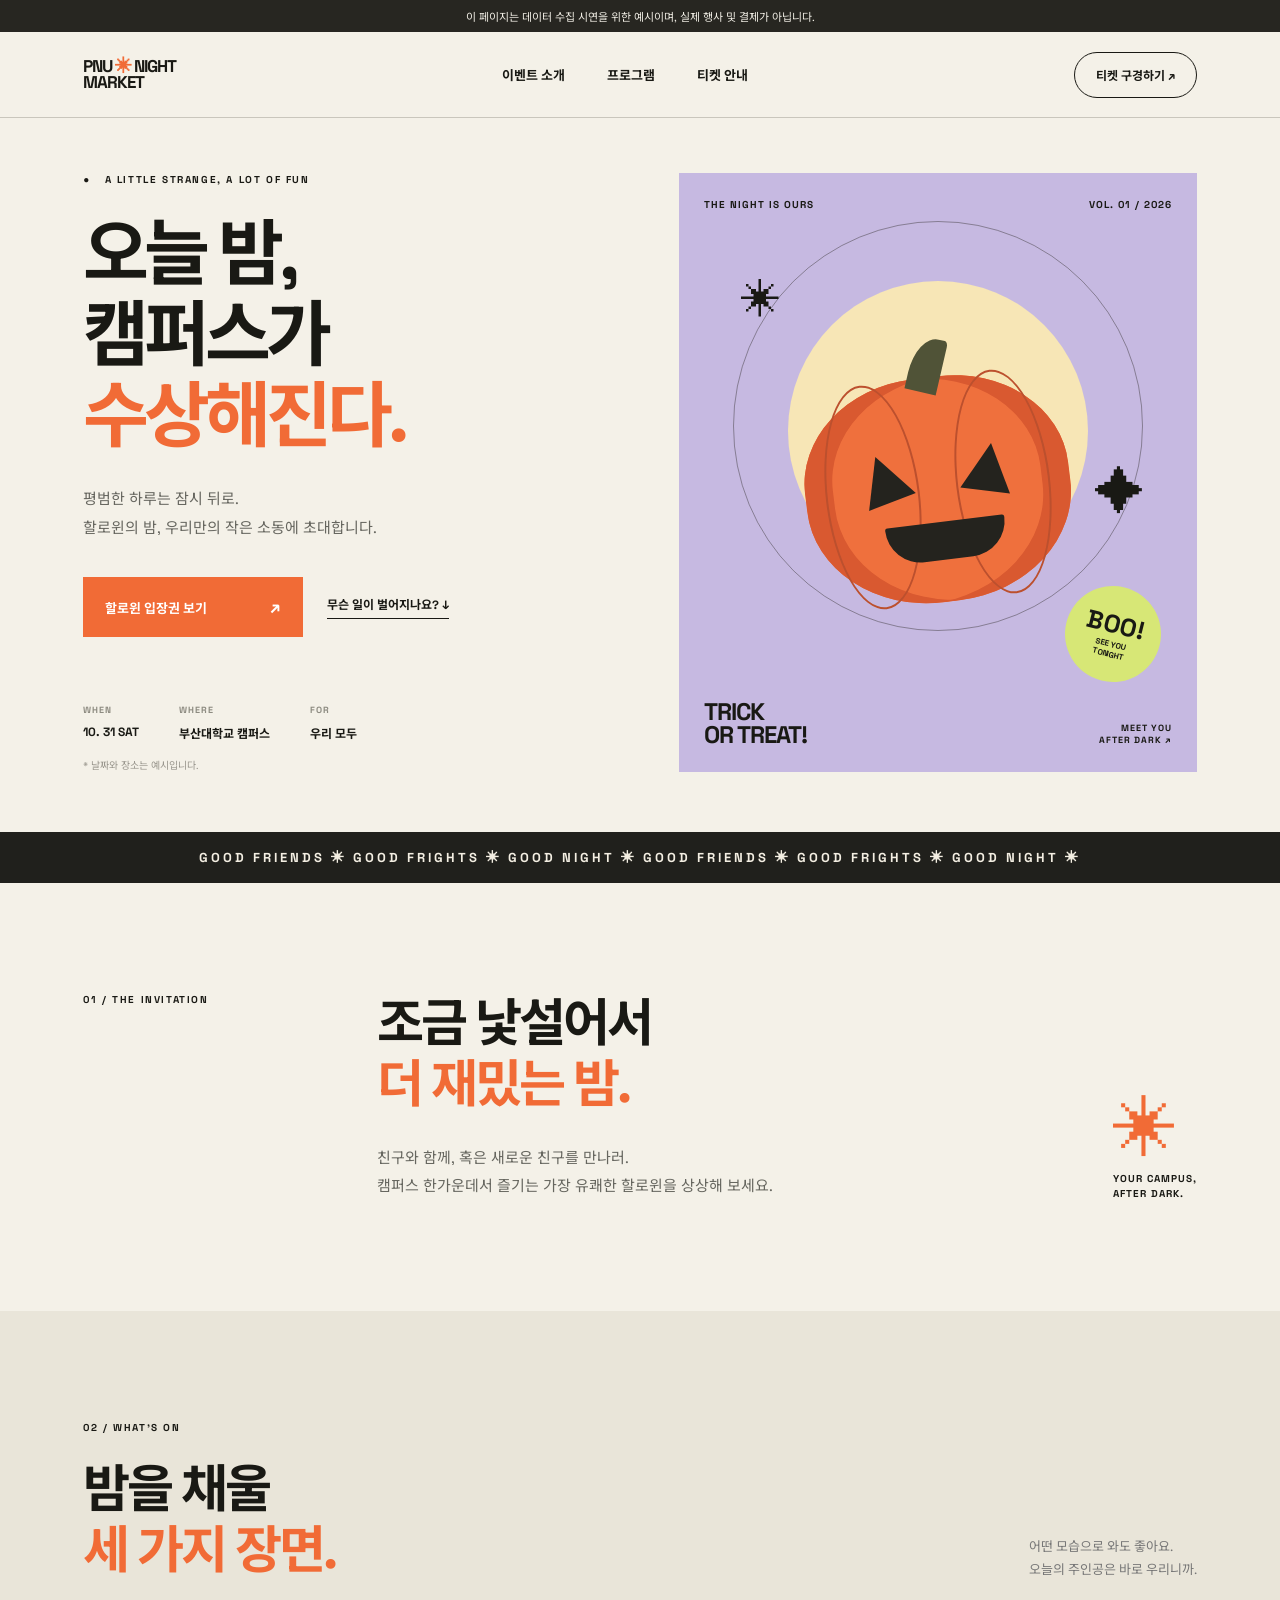
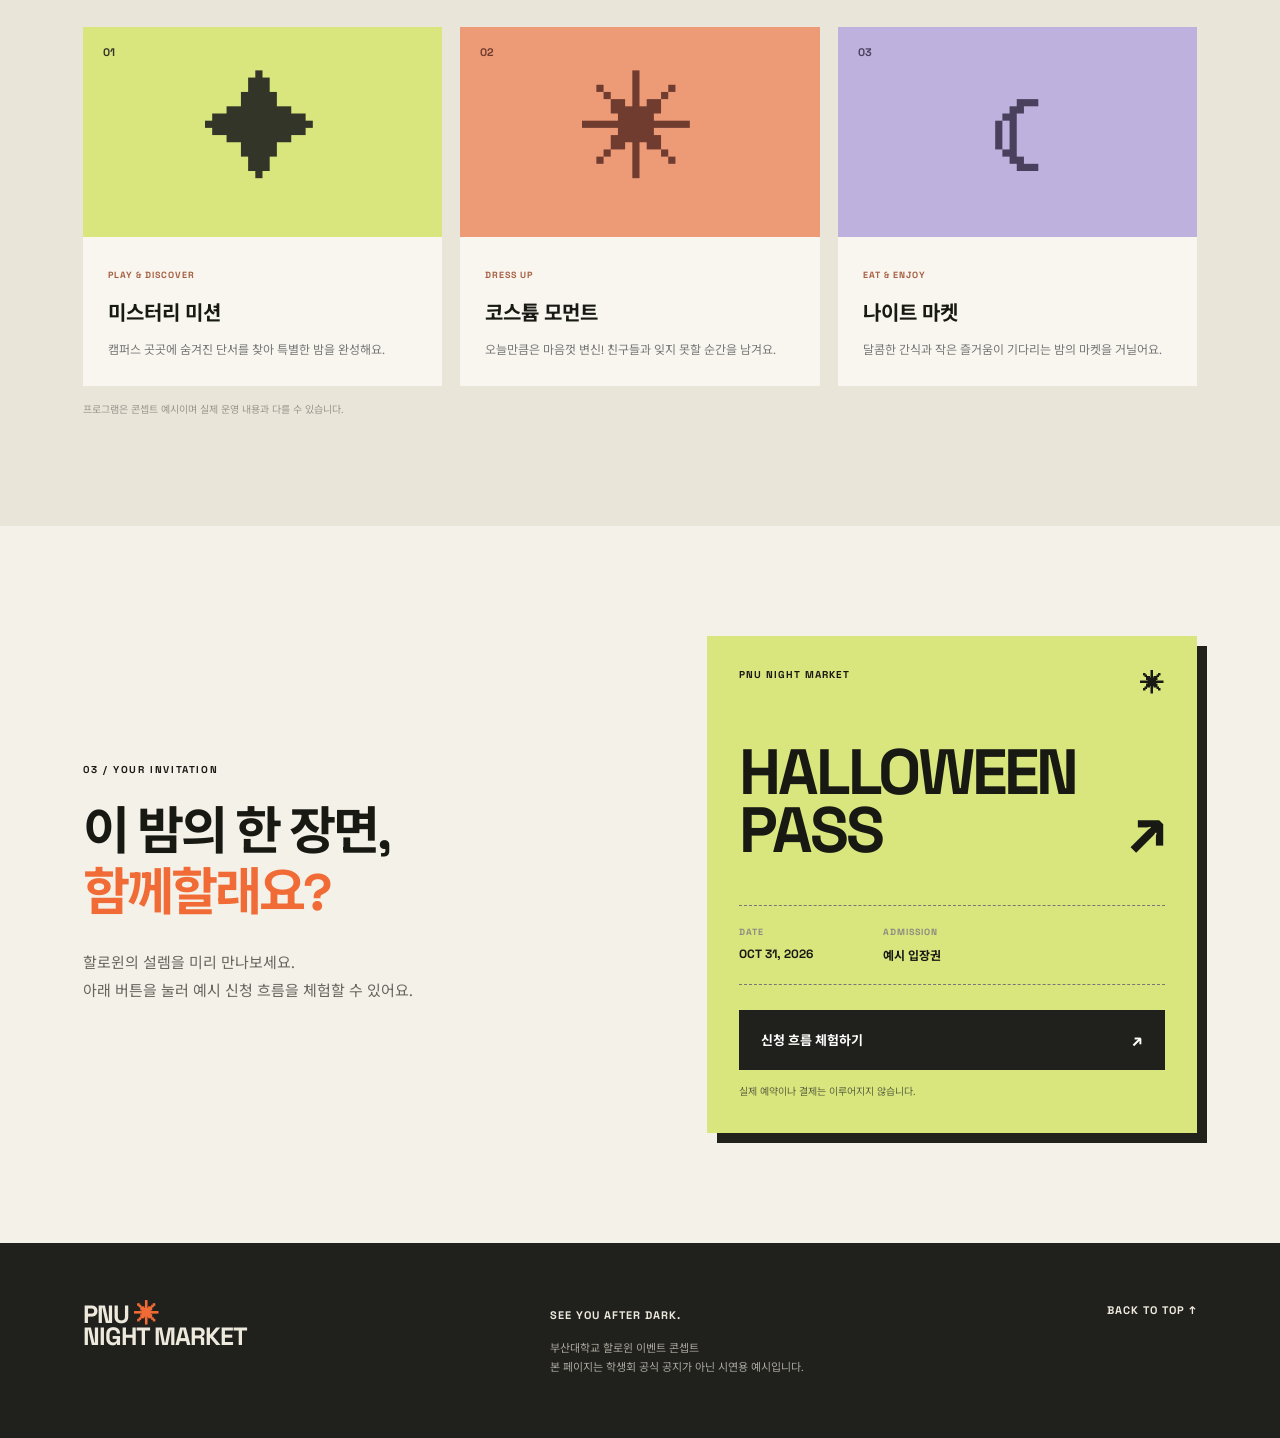
==== index.html @ e4e88ca0 "Build Halloween event demo and analytics" ====
﻿<!doctype html><html lang="ko"><head><meta charset="utf-8"><meta name="viewport" content="width=device-width,initial-scale=1"><title>PNU NIGHT MARKET — 할로윈의 밤</title><link rel="preconnect" href="https://fonts.googleapis.com"><link rel="preconnect" href="https://fonts.gstatic.com" crossorigin><link href="https://fonts.googleapis.com/css2?family=Space+Grotesk:wght@400;700&family=Noto+Sans+KR:wght@400;700;900&display=swap" rel="stylesheet"><link rel="stylesheet" href="style.css"></head><body><div class="notice">이 페이지는 데이터 수집 시연을 위한 예시이며, 실제 행사 및 결제가 아닙니다.</div><header><a class="brand" href="#top" data-track="logo">PNU <i>✳</i> NIGHT<br>MARKET</a><nav><a href="#about" data-track="nav_about">이벤트 소개</a><a href="#program" data-track="nav_program">프로그램</a><a href="#ticket" data-track="nav_ticket">티켓 안내</a></nav><a class="header-link" href="#ticket" data-track="header_ticket">티켓 구경하기 ↗</a></header><main id="top"><section class="hero"><div class="hero-copy"><div class="label">● &nbsp; A LITTLE STRANGE, A LOT OF FUN</div><h1>오늘 밤,<br>캠퍼스가<br><em>수상해진다.</em></h1><p>평범한 하루는 잠시 뒤로.<br>할로윈의 밤, 우리만의 작은 소동에 초대합니다.</p><div class="actions"><a class="btn orange" href="#ticket" data-track="hero_ticket">할로윈 입장권 보기 <span>↗</span></a><a class="text-link" href="#program" data-track="hero_program">무슨 일이 벌어지나요? ↓</a></div><div class="meta"><div><small>WHEN</small><b>10. 31 SAT</b></div><div><small>WHERE</small><b>부산대학교 캠퍼스</b></div><div><small>FOR</small><b>우리 모두</b></div></div><div class="caption">* 날짜와 장소는 예시입니다.</div></div><div class="poster" aria-label="할로윈 호박 일러스트"><div class="poster-top"><span>THE NIGHT IS OURS</span><span>VOL. 01 / 2026</span></div><div class="orbit"></div><div class="moon"></div><div class="star star1">✳</div><div class="star star2">✦</div><div class="pumpkin"><div class="stem"></div><div class="eye left"></div><div class="eye right"></div><div class="mouth"></div></div><div class="sticker">BOO!<small>SEE YOU<br>TONIGHT</small></div><div class="poster-bottom"><span>TRICK<br>OR TREAT!</span><span>MEET YOU<br>AFTER DARK ↗</span></div></div></section><div class="ticker">GOOD FRIENDS ✳ GOOD FRIGHTS ✳ GOOD NIGHT ✳ GOOD FRIENDS ✳ GOOD FRIGHTS ✳ GOOD NIGHT ✳</div><section class="intro section" id="about"><div class="label">01 / THE INVITATION</div><div><h2>조금 낯설어서<br><em>더 재밌는 밤.</em></h2><p>친구와 함께, 혹은 새로운 친구를 만나러.<br>캠퍼스 한가운데서 즐기는 가장 유쾌한 할로윈을 상상해 보세요.</p></div><div class="aside">✳<small>YOUR CAMPUS,<br>AFTER DARK.</small></div></section><section class="program section" id="program"><div class="section-heading"><div><div class="label">02 / WHAT'S ON</div><h2>밤을 채울<br><em>세 가지 장면.</em></h2></div><p>어떤 모습으로 와도 좋아요.<br>오늘의 주인공은 바로 우리니까.</p></div><div class="cards"><article><div class="art art1"><b>01</b>✦</div><div class="card-text"><small>PLAY & DISCOVER</small><h3>미스터리 미션</h3><p>캠퍼스 곳곳에 숨겨진 단서를 찾아 특별한 밤을 완성해요.</p></div></article><article><div class="art art2"><b>02</b>✳</div><div class="card-text"><small>DRESS UP</small><h3>코스튬 모먼트</h3><p>오늘만큼은 마음껏 변신! 친구들과 잊지 못할 순간을 남겨요.</p></div></article><article><div class="art art3"><b>03</b>☾</div><div class="card-text"><small>EAT & ENJOY</small><h3>나이트 마켓</h3><p>달콤한 간식과 작은 즐거움이 기다리는 밤의 마켓을 거닐어요.</p></div></article></div><p class="caption">프로그램은 콘셉트 예시이며 실제 운영 내용과 다를 수 있습니다.</p></section><section class="ticket section" id="ticket"><div><div class="label">03 / YOUR INVITATION</div><h2>이 밤의 한 장면,<br><em>함께할래요?</em></h2><p>할로윈의 설렘을 미리 만나보세요.<br>아래 버튼을 눌러 예시 신청 흐름을 체험할 수 있어요.</p></div><div class="ticket-box"><div class="ticket-head"><span>PNU NIGHT MARKET</span><span>✳</span></div><div class="ticket-title">HALLOWEEN<br>PASS <span>↗</span></div><div class="ticket-info"><div><small>DATE</small><b>OCT 31, 2026</b></div><div><small>ADMISSION</small><b>예시 입장권</b></div></div><button class="btn dark" id="open-checkout" data-track="ticket_checkout">신청 흐름 체험하기 <span>↗</span></button><p>실제 예약이나 결제는 이루어지지 않습니다.</p></div></section></main><footer><div class="footer-brand">PNU <i>✳</i><br>NIGHT MARKET</div><div><strong>SEE YOU AFTER DARK.</strong><p>부산대학교 할로윈 이벤트 콘셉트<br>본 페이지는 학생회 공식 공지가 아닌 시연용 예시입니다.</p></div><a href="#top" data-track="back_to_top">BACK TO TOP ↑</a></footer><dialog id="checkout"><form method="dialog"><button class="close" aria-label="닫기" data-track="checkout_close">×</button></form><div id="checkout-step"><div class="label">ONE LAST STEP / DEMO</div><h2>거의 다 왔어요 <em>✳</em></h2><p>이 버튼은 구매 완료를 가정한 시연입니다. 실제 결제나 예약은 진행되지 않아요.</p><button class="btn orange" id="complete" data-track="demo_complete_button">체험 완료하기 <span>↗</span></button></div><div id="success-step" hidden><div class="label">DEMO COMPLETE</div><h2>즐거운 밤 되세요! <em>✳</em></h2><p>시연이 완료되었습니다. 실제 티켓은 발급되지 않았어요.</p><button class="btn dark" id="finish" data-track="success_close">확인 <span>↗</span></button></div></dialog><script src="app.js"></script></body></html>
---- style.css ----
﻿:root{--ink:#191914;--paper:#f4f1e8;--orange:#f16b36}*{box-sizing:border-box}html{scroll-behavior:smooth}body{margin:0;background:var(--paper);color:var(--ink);font-family:'Space Grotesk','Noto Sans KR',sans-serif}a{color:inherit;text-decoration:none}button{font:inherit;cursor:pointer}.notice{background:#272621;color:#f1eee5;text-align:center;font-size:11px;padding:8px}header{height:86px;display:flex;align-items:center;justify-content:space-between;padding:0 6.5%;border-bottom:1px solid #c9c6bc}.brand,.footer-brand{font:700 17px/.91 'Space Grotesk';letter-spacing:-1px}i{color:var(--orange);font-style:normal}nav{display:flex;gap:42px;font-size:13px;font-weight:700}.header-link{border:1px solid;border-radius:40px;padding:13px 21px;font-size:12px;font-weight:700}.hero{display:grid;grid-template-columns:1fr 1fr;min-height:650px;padding:55px 6.5% 60px;gap:7%}.hero-copy{display:flex;flex-direction:column;justify-content:center}.label{font:700 10px 'Space Grotesk';letter-spacing:1.6px}h1,h2,h3,p{margin:0}h1{font-size:clamp(48px,5.6vw,82px);line-height:1.13;letter-spacing:-5px;margin:28px 0}em{font-style:normal;color:var(--orange)}.hero-copy>p,.intro p,.ticket>div>p{font-size:15px;line-height:1.9;color:#66665f}.actions{display:flex;align-items:center;gap:24px;margin-top:35px}.btn{display:flex;justify-content:space-between;align-items:center;border:0;padding:19px 22px;font-weight:700;font-size:13px;min-width:220px}.btn span{font-size:17px}.orange{background:var(--orange);color:#fff}.text-link{font-size:12px;font-weight:700;border-bottom:1px solid;padding-bottom:5px}.meta{display:flex;gap:40px;margin-top:67px}.meta div,.ticket-info div{display:flex;flex-direction:column;gap:8px}.meta small,.ticket-info small{font:700 9px 'Space Grotesk';letter-spacing:1px;color:#8d8b81}.meta b{font-size:12px}.caption{font-size:10px;color:#99968d;margin-top:15px}.poster{background:#c6b9e1;position:relative;overflow:hidden;min-height:560px;padding:25px}.poster-top,.poster-bottom{display:flex;justify-content:space-between;position:relative;z-index:3;font:700 10px 'Space Grotesk';letter-spacing:1px}.poster-bottom{position:absolute;bottom:25px;left:25px;right:25px;align-items:end;font-size:24px;line-height:.95;letter-spacing:-1px}.poster-bottom span:last-child{font-size:9px;line-height:1.4;letter-spacing:1px;text-align:right}.moon{position:absolute;width:300px;height:300px;border-radius:50%;background:#f7e6b6;top:18%;left:50%;transform:translateX(-50%)}.orbit{position:absolute;border:1px solid #27251f66;border-radius:50%;width:410px;height:410px;top:8%;left:50%;transform:translateX(-50%)}.pumpkin{position:absolute;width:265px;height:225px;background:#ef703d;border-radius:45% 45% 47% 47%;top:34%;left:50%;transform:translateX(-50%) rotate(-7deg);box-shadow:inset 28px 0 #d95930,inset -28px 0 #d95930;z-index:2}.pumpkin:before,.pumpkin:after{content:'';position:absolute;top:0;bottom:0;width:90px;border:2px solid #bc502e;border-radius:50%;left:20px}.pumpkin:after{left:auto;right:20px}.stem{position:absolute;width:32px;height:55px;left:120px;top:-40px;background:#505337;border-radius:70% 10% 0 0;transform:rotate(20deg)}.eye{position:absolute;top:72px;width:0;height:0;border-left:25px solid transparent;border-right:25px solid transparent;border-bottom:48px solid #24231e;z-index:2}.eye.left{left:55px;transform:rotate(-14deg)}.eye.right{right:55px;transform:rotate(14deg)}.mouth{position:absolute;left:75px;top:145px;width:120px;height:38px;background:#24231e;border-radius:5px 5px 70px 70px;z-index:2}.star{position:absolute;z-index:2;font-size:40px}.star1{top:17%;left:12%}.star2{top:48%;right:10%;font-size:50px}.sticker{position:absolute;right:7%;bottom:15%;width:96px;height:96px;border-radius:50%;background:#d7e776;display:grid;place-content:center;text-align:center;transform:rotate(14deg);font:700 25px 'Space Grotesk';z-index:4}.sticker small{font-size:8px;line-height:1.2}.ticker{background:#20201c;color:#f3eee2;overflow:hidden;white-space:nowrap;padding:17px;font:700 13px 'Space Grotesk';letter-spacing:3px;text-align:center}.section{padding:110px 6.5%}.intro{display:grid;grid-template-columns:1fr 2fr 1fr;gap:30px}.section h2{font-size:clamp(38px,4vw,58px);line-height:1.2;letter-spacing:-3px}.intro p{margin-top:28px}.aside{align-self:end;justify-self:end;font-size:65px;color:var(--orange)}.aside small{display:block;color:#191914;font:700 10px/1.5 'Space Grotesk';letter-spacing:1px}.program{background:#e9e5d9}.section-heading{display:flex;justify-content:space-between;align-items:end;margin-bottom:45px}.section-heading .label,.ticket .label{margin-bottom:25px}.section-heading>p{font-size:13px;line-height:1.8;color:#777}.cards{display:grid;grid-template-columns:repeat(3,1fr);gap:18px}.cards article{background:#f8f6ef}.art{height:210px;position:relative;display:grid;place-items:center;font-size:115px}.art b{position:absolute;top:18px;left:20px;font:700 11px 'Space Grotesk'}.art1{background:#d9e57d;color:#343529}.art2{background:#ed9b77;color:#713c30}.art3{background:#bfb1dd;color:#49405d}.card-text{padding:25px}.card-text small{font:700 9px 'Space Grotesk';letter-spacing:1px;color:#a65f42}.card-text h3{font-size:20px;margin:14px 0}.card-text p{font-size:12px;line-height:1.8;color:#777}.ticket{display:grid;grid-template-columns:1fr 1fr;gap:12%;align-items:center}.ticket>div>p{margin-top:25px}.ticket-box{background:#d9e57d;padding:32px;box-shadow:10px 10px 0 #22221d}.ticket-head{display:flex;justify-content:space-between;font:700 10px 'Space Grotesk';letter-spacing:1px}.ticket-head span:last-child{font-size:24px}.ticket-title{font:700 clamp(40px,5vw,70px)/.9 'Space Grotesk';letter-spacing:-3px;margin:45px 0}.ticket-title span{float:right}.ticket-info{border-top:1px dashed #777;border-bottom:1px dashed #777;display:flex;gap:70px;padding:20px 0;margin-bottom:25px}.ticket-info b{font-size:12px}.dark{background:#20201c;color:#fff;width:100%}.ticket-box>p{font-size:10px!important;margin-top:12px!important;color:#5d6341!important}footer{background:#20201c;color:#eee9dd;padding:60px 6.5%;display:flex;justify-content:space-between;gap:30px}.footer-brand{font-size:25px}footer strong,footer>a{font:700 11px 'Space Grotesk';letter-spacing:1px}footer p{font-size:11px;color:#aaa89f;line-height:1.8;margin-top:15px}dialog{border:0;background:#f4f1e8;padding:45px;max-width:480px;width:calc(100% - 32px)}dialog::backdrop{background:#171712b8}.close{position:absolute;right:20px;top:15px;border:0;background:none;font-size:30px}dialog h2{font-size:32px;margin:28px 0 15px;letter-spacing:-1px}dialog p{font-size:14px;line-height:1.8;color:#666;margin-bottom:30px}dialog .btn{width:100%}[hidden]{display:none!important}@media(max-width:800px){header{height:70px}nav{display:none}.hero{grid-template-columns:1fr;padding-top:55px;gap:45px}.hero h1{letter-spacing:-3px}.meta{margin-top:45px;gap:25px}.poster{min-height:470px}.section{padding:75px 6.5%}.intro{grid-template-columns:1fr;gap:25px}.aside{display:none}.section-heading{display:block}.section-heading>p{margin-top:20px}.cards{grid-template-columns:1fr}.art{height:180px}.ticket{grid-template-columns:1fr;gap:40px}footer{flex-wrap:wrap}.actions{flex-wrap:wrap}.orbit{width:340px;height:340px}.moon{width:260px;height:260px}.pumpkin{top:32%}}
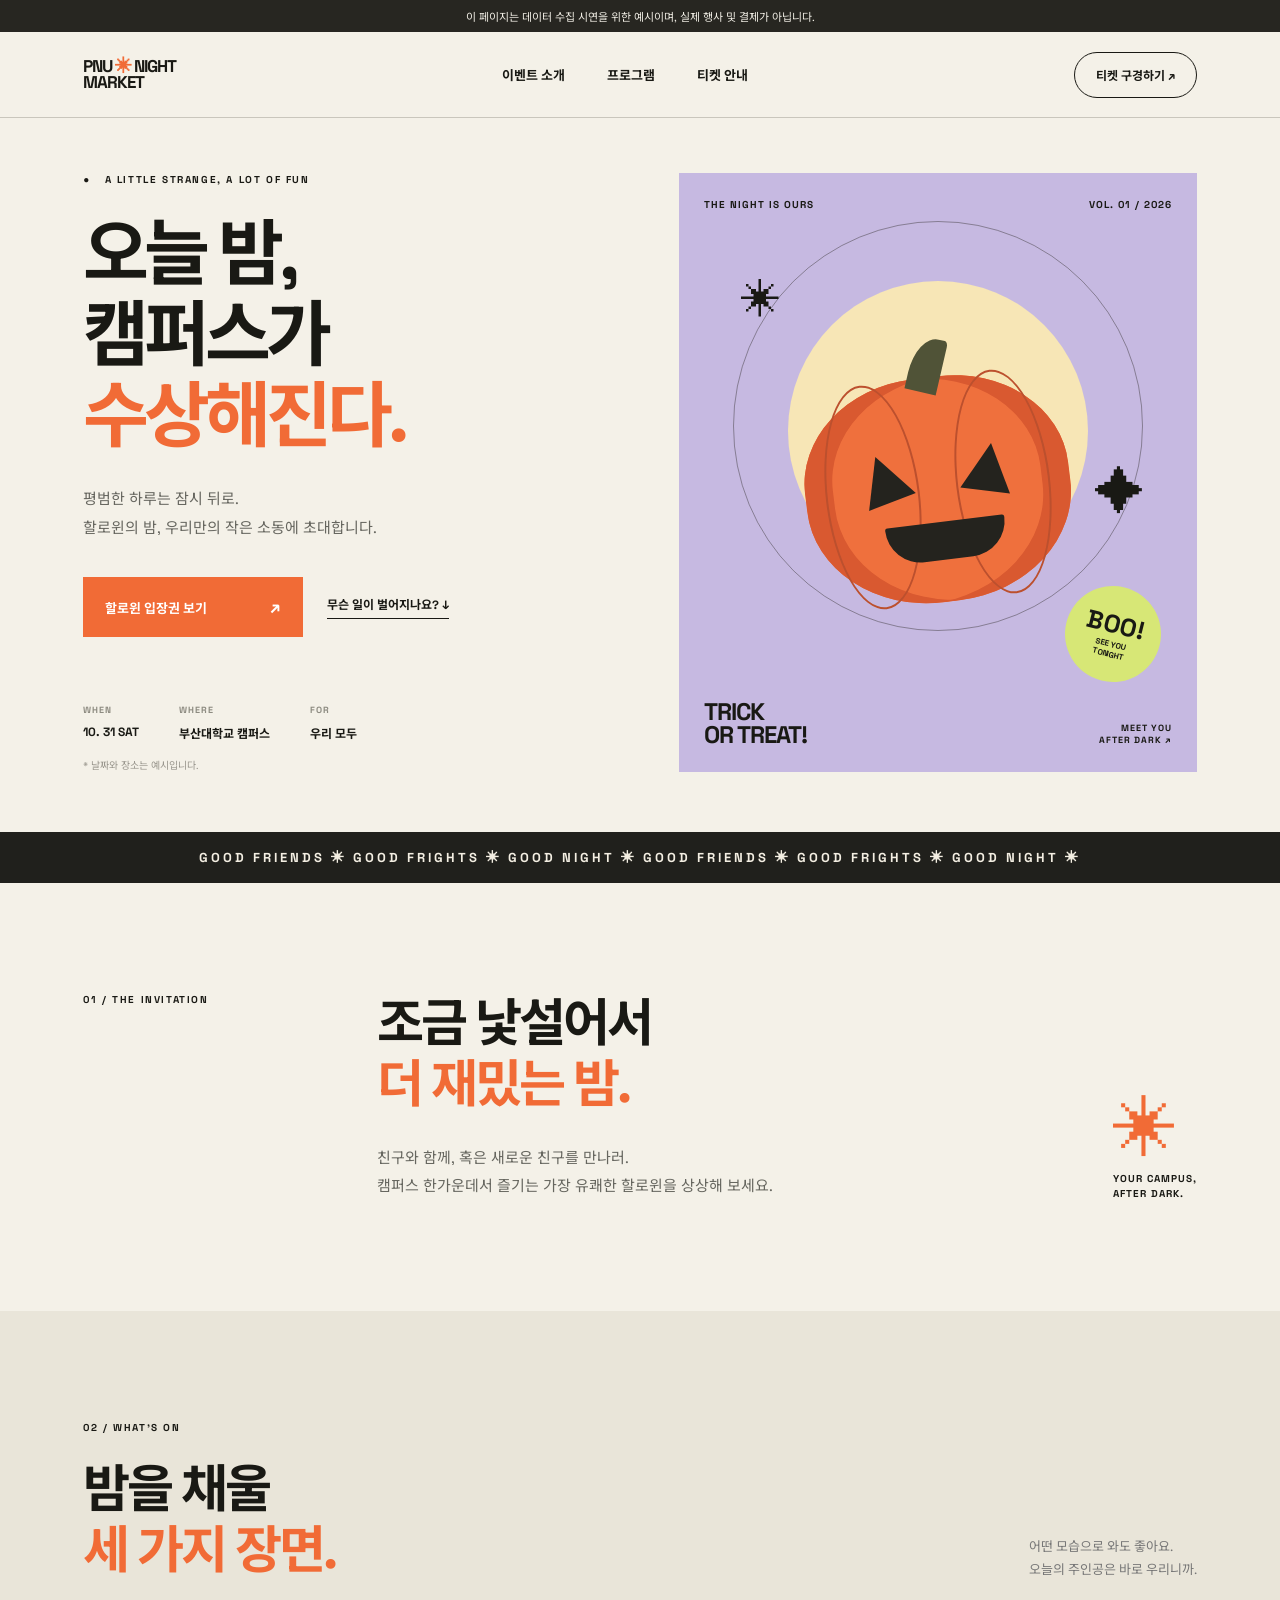
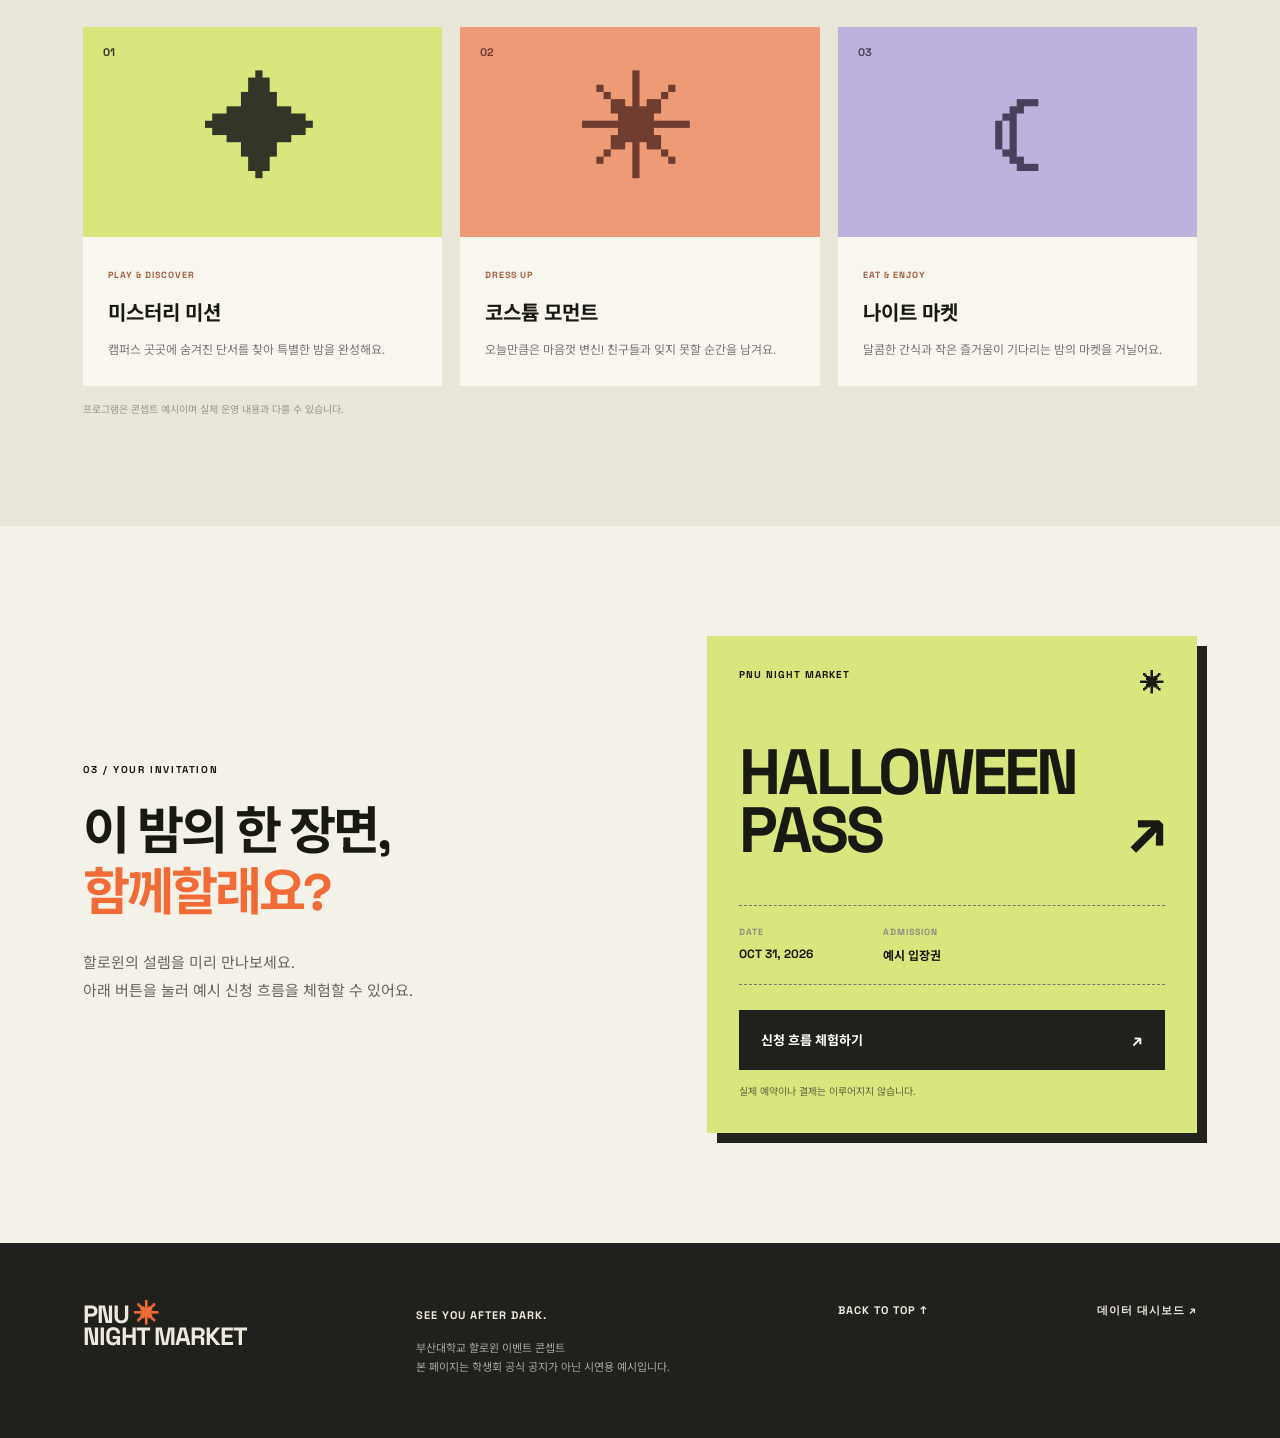
==== commit 7e50a870: "Add event analytics dashboard" ====
--- a/index.html
+++ b/index.html
@@ -1 +1,2 @@
-﻿<!doctype html><html lang="ko"><head><meta charset="utf-8"><meta name="viewport" content="width=device-width,initial-scale=1"><title>PNU NIGHT MARKET — 할로윈의 밤</title><link rel="preconnect" href="https://fonts.googleapis.com"><link rel="preconnect" href="https://fonts.gstatic.com" crossorigin><link href="https://fonts.googleapis.com/css2?family=Space+Grotesk:wght@400;700&family=Noto+Sans+KR:wght@400;700;900&display=swap" rel="stylesheet"><link rel="stylesheet" href="style.css"></head><body><div class="notice">이 페이지는 데이터 수집 시연을 위한 예시이며, 실제 행사 및 결제가 아닙니다.</div><header><a class="brand" href="#top" data-track="logo">PNU <i>✳</i> NIGHT<br>MARKET</a><nav><a href="#about" data-track="nav_about">이벤트 소개</a><a href="#program" data-track="nav_program">프로그램</a><a href="#ticket" data-track="nav_ticket">티켓 안내</a></nav><a class="header-link" href="#ticket" data-track="header_ticket">티켓 구경하기 ↗</a></header><main id="top"><section class="hero"><div class="hero-copy"><div class="label">● &nbsp; A LITTLE STRANGE, A LOT OF FUN</div><h1>오늘 밤,<br>캠퍼스가<br><em>수상해진다.</em></h1><p>평범한 하루는 잠시 뒤로.<br>할로윈의 밤, 우리만의 작은 소동에 초대합니다.</p><div class="actions"><a class="btn orange" href="#ticket" data-track="hero_ticket">할로윈 입장권 보기 <span>↗</span></a><a class="text-link" href="#program" data-track="hero_program">무슨 일이 벌어지나요? ↓</a></div><div class="meta"><div><small>WHEN</small><b>10. 31 SAT</b></div><div><small>WHERE</small><b>부산대학교 캠퍼스</b></div><div><small>FOR</small><b>우리 모두</b></div></div><div class="caption">* 날짜와 장소는 예시입니다.</div></div><div class="poster" aria-label="할로윈 호박 일러스트"><div class="poster-top"><span>THE NIGHT IS OURS</span><span>VOL. 01 / 2026</span></div><div class="orbit"></div><div class="moon"></div><div class="star star1">✳</div><div class="star star2">✦</div><div class="pumpkin"><div class="stem"></div><div class="eye left"></div><div class="eye right"></div><div class="mouth"></div></div><div class="sticker">BOO!<small>SEE YOU<br>TONIGHT</small></div><div class="poster-bottom"><span>TRICK<br>OR TREAT!</span><span>MEET YOU<br>AFTER DARK ↗</span></div></div></section><div class="ticker">GOOD FRIENDS ✳ GOOD FRIGHTS ✳ GOOD NIGHT ✳ GOOD FRIENDS ✳ GOOD FRIGHTS ✳ GOOD NIGHT ✳</div><section class="intro section" id="about"><div class="label">01 / THE INVITATION</div><div><h2>조금 낯설어서<br><em>더 재밌는 밤.</em></h2><p>친구와 함께, 혹은 새로운 친구를 만나러.<br>캠퍼스 한가운데서 즐기는 가장 유쾌한 할로윈을 상상해 보세요.</p></div><div class="aside">✳<small>YOUR CAMPUS,<br>AFTER DARK.</small></div></section><section class="program section" id="program"><div class="section-heading"><div><div class="label">02 / WHAT'S ON</div><h2>밤을 채울<br><em>세 가지 장면.</em></h2></div><p>어떤 모습으로 와도 좋아요.<br>오늘의 주인공은 바로 우리니까.</p></div><div class="cards"><article><div class="art art1"><b>01</b>✦</div><div class="card-text"><small>PLAY & DISCOVER</small><h3>미스터리 미션</h3><p>캠퍼스 곳곳에 숨겨진 단서를 찾아 특별한 밤을 완성해요.</p></div></article><article><div class="art art2"><b>02</b>✳</div><div class="card-text"><small>DRESS UP</small><h3>코스튬 모먼트</h3><p>오늘만큼은 마음껏 변신! 친구들과 잊지 못할 순간을 남겨요.</p></div></article><article><div class="art art3"><b>03</b>☾</div><div class="card-text"><small>EAT & ENJOY</small><h3>나이트 마켓</h3><p>달콤한 간식과 작은 즐거움이 기다리는 밤의 마켓을 거닐어요.</p></div></article></div><p class="caption">프로그램은 콘셉트 예시이며 실제 운영 내용과 다를 수 있습니다.</p></section><section class="ticket section" id="ticket"><div><div class="label">03 / YOUR INVITATION</div><h2>이 밤의 한 장면,<br><em>함께할래요?</em></h2><p>할로윈의 설렘을 미리 만나보세요.<br>아래 버튼을 눌러 예시 신청 흐름을 체험할 수 있어요.</p></div><div class="ticket-box"><div class="ticket-head"><span>PNU NIGHT MARKET</span><span>✳</span></div><div class="ticket-title">HALLOWEEN<br>PASS <span>↗</span></div><div class="ticket-info"><div><small>DATE</small><b>OCT 31, 2026</b></div><div><small>ADMISSION</small><b>예시 입장권</b></div></div><button class="btn dark" id="open-checkout" data-track="ticket_checkout">신청 흐름 체험하기 <span>↗</span></button><p>실제 예약이나 결제는 이루어지지 않습니다.</p></div></section></main><footer><div class="footer-brand">PNU <i>✳</i><br>NIGHT MARKET</div><div><strong>SEE YOU AFTER DARK.</strong><p>부산대학교 할로윈 이벤트 콘셉트<br>본 페이지는 학생회 공식 공지가 아닌 시연용 예시입니다.</p></div><a href="#top" data-track="back_to_top">BACK TO TOP ↑</a></footer><dialog id="checkout"><form method="dialog"><button class="close" aria-label="닫기" data-track="checkout_close">×</button></form><div id="checkout-step"><div class="label">ONE LAST STEP / DEMO</div><h2>거의 다 왔어요 <em>✳</em></h2><p>이 버튼은 구매 완료를 가정한 시연입니다. 실제 결제나 예약은 진행되지 않아요.</p><button class="btn orange" id="complete" data-track="demo_complete_button">체험 완료하기 <span>↗</span></button></div><div id="success-step" hidden><div class="label">DEMO COMPLETE</div><h2>즐거운 밤 되세요! <em>✳</em></h2><p>시연이 완료되었습니다. 실제 티켓은 발급되지 않았어요.</p><button class="btn dark" id="finish" data-track="success_close">확인 <span>↗</span></button></div></dialog><script src="app.js"></script></body></html>
+﻿<!doctype html><html lang="ko"><head><meta charset="utf-8"><meta name="viewport" content="width=device-width,initial-scale=1"><title>PNU NIGHT MARKET — 할로윈의 밤</title><link rel="preconnect" href="https://fonts.googleapis.com"><link rel="preconnect" href="https://fonts.gstatic.com" crossorigin><link href="https://fonts.googleapis.com/css2?family=Space+Grotesk:wght@400;700&family=Noto+Sans+KR:wght@400;700;900&display=swap" rel="stylesheet"><link rel="stylesheet" href="style.css"></head><body><div class="notice">이 페이지는 데이터 수집 시연을 위한 예시이며, 실제 행사 및 결제가 아닙니다.</div><header><a class="brand" href="#top" data-track="logo">PNU <i>✳</i> NIGHT<br>MARKET</a><nav><a href="#about" data-track="nav_about">이벤트 소개</a><a href="#program" data-track="nav_program">프로그램</a><a href="#ticket" data-track="nav_ticket">티켓 안내</a></nav><a class="header-link" href="#ticket" data-track="header_ticket">티켓 구경하기 ↗</a></header><main id="top"><section class="hero"><div class="hero-copy"><div class="label">● &nbsp; A LITTLE STRANGE, A LOT OF FUN</div><h1>오늘 밤,<br>캠퍼스가<br><em>수상해진다.</em></h1><p>평범한 하루는 잠시 뒤로.<br>할로윈의 밤, 우리만의 작은 소동에 초대합니다.</p><div class="actions"><a class="btn orange" href="#ticket" data-track="hero_ticket">할로윈 입장권 보기 <span>↗</span></a><a class="text-link" href="#program" data-track="hero_program">무슨 일이 벌어지나요? ↓</a></div><div class="meta"><div><small>WHEN</small><b>10. 31 SAT</b></div><div><small>WHERE</small><b>부산대학교 캠퍼스</b></div><div><small>FOR</small><b>우리 모두</b></div></div><div class="caption">* 날짜와 장소는 예시입니다.</div></div><div class="poster" aria-label="할로윈 호박 일러스트"><div class="poster-top"><span>THE NIGHT IS OURS</span><span>VOL. 01 / 2026</span></div><div class="orbit"></div><div class="moon"></div><div class="star star1">✳</div><div class="star star2">✦</div><div class="pumpkin"><div class="stem"></div><div class="eye left"></div><div class="eye right"></div><div class="mouth"></div></div><div class="sticker">BOO!<small>SEE YOU<br>TONIGHT</small></div><div class="poster-bottom"><span>TRICK<br>OR TREAT!</span><span>MEET YOU<br>AFTER DARK ↗</span></div></div></section><div class="ticker">GOOD FRIENDS ✳ GOOD FRIGHTS ✳ GOOD NIGHT ✳ GOOD FRIENDS ✳ GOOD FRIGHTS ✳ GOOD NIGHT ✳</div><section class="intro section" id="about"><div class="label">01 / THE INVITATION</div><div><h2>조금 낯설어서<br><em>더 재밌는 밤.</em></h2><p>친구와 함께, 혹은 새로운 친구를 만나러.<br>캠퍼스 한가운데서 즐기는 가장 유쾌한 할로윈을 상상해 보세요.</p></div><div class="aside">✳<small>YOUR CAMPUS,<br>AFTER DARK.</small></div></section><section class="program section" id="program"><div class="section-heading"><div><div class="label">02 / WHAT'S ON</div><h2>밤을 채울<br><em>세 가지 장면.</em></h2></div><p>어떤 모습으로 와도 좋아요.<br>오늘의 주인공은 바로 우리니까.</p></div><div class="cards"><article><div class="art art1"><b>01</b>✦</div><div class="card-text"><small>PLAY & DISCOVER</small><h3>미스터리 미션</h3><p>캠퍼스 곳곳에 숨겨진 단서를 찾아 특별한 밤을 완성해요.</p></div></article><article><div class="art art2"><b>02</b>✳</div><div class="card-text"><small>DRESS UP</small><h3>코스튬 모먼트</h3><p>오늘만큼은 마음껏 변신! 친구들과 잊지 못할 순간을 남겨요.</p></div></article><article><div class="art art3"><b>03</b>☾</div><div class="card-text"><small>EAT & ENJOY</small><h3>나이트 마켓</h3><p>달콤한 간식과 작은 즐거움이 기다리는 밤의 마켓을 거닐어요.</p></div></article></div><p class="caption">프로그램은 콘셉트 예시이며 실제 운영 내용과 다를 수 있습니다.</p></section><section class="ticket section" id="ticket"><div><div class="label">03 / YOUR INVITATION</div><h2>이 밤의 한 장면,<br><em>함께할래요?</em></h2><p>할로윈의 설렘을 미리 만나보세요.<br>아래 버튼을 눌러 예시 신청 흐름을 체험할 수 있어요.</p></div><div class="ticket-box"><div class="ticket-head"><span>PNU NIGHT MARKET</span><span>✳</span></div><div class="ticket-title">HALLOWEEN<br>PASS <span>↗</span></div><div class="ticket-info"><div><small>DATE</small><b>OCT 31, 2026</b></div><div><small>ADMISSION</small><b>예시 입장권</b></div></div><button class="btn dark" id="open-checkout" data-track="ticket_checkout">신청 흐름 체험하기 <span>↗</span></button><p>실제 예약이나 결제는 이루어지지 않습니다.</p></div></section></main><footer><div class="footer-brand">PNU <i>✳</i><br>NIGHT MARKET</div><div><strong>SEE YOU AFTER DARK.</strong><p>부산대학교 할로윈 이벤트 콘셉트<br>본 페이지는 학생회 공식 공지가 아닌 시연용 예시입니다.</p></div><a href="#top" data-track="back_to_top">BACK TO TOP ↑</a><a href="dashboard.html">데이터 대시보드 ↗</a></footer><dialog id="checkout"><form method="dialog"><button class="close" aria-label="닫기" data-track="checkout_close">×</button></form><div id="checkout-step"><div class="label">ONE LAST STEP / DEMO</div><h2>거의 다 왔어요 <em>✳</em></h2><p>이 버튼은 구매 완료를 가정한 시연입니다. 실제 결제나 예약은 진행되지 않아요.</p><button class="btn orange" id="complete" data-track="demo_complete_button">체험 완료하기 <span>↗</span></button></div><div id="success-step" hidden><div class="label">DEMO COMPLETE</div><h2>즐거운 밤 되세요! <em>✳</em></h2><p>시연이 완료되었습니다. 실제 티켓은 발급되지 않았어요.</p><button class="btn dark" id="finish" data-track="success_close">확인 <span>↗</span></button></div></dialog><script src="app.js"></script></body></html>
+
